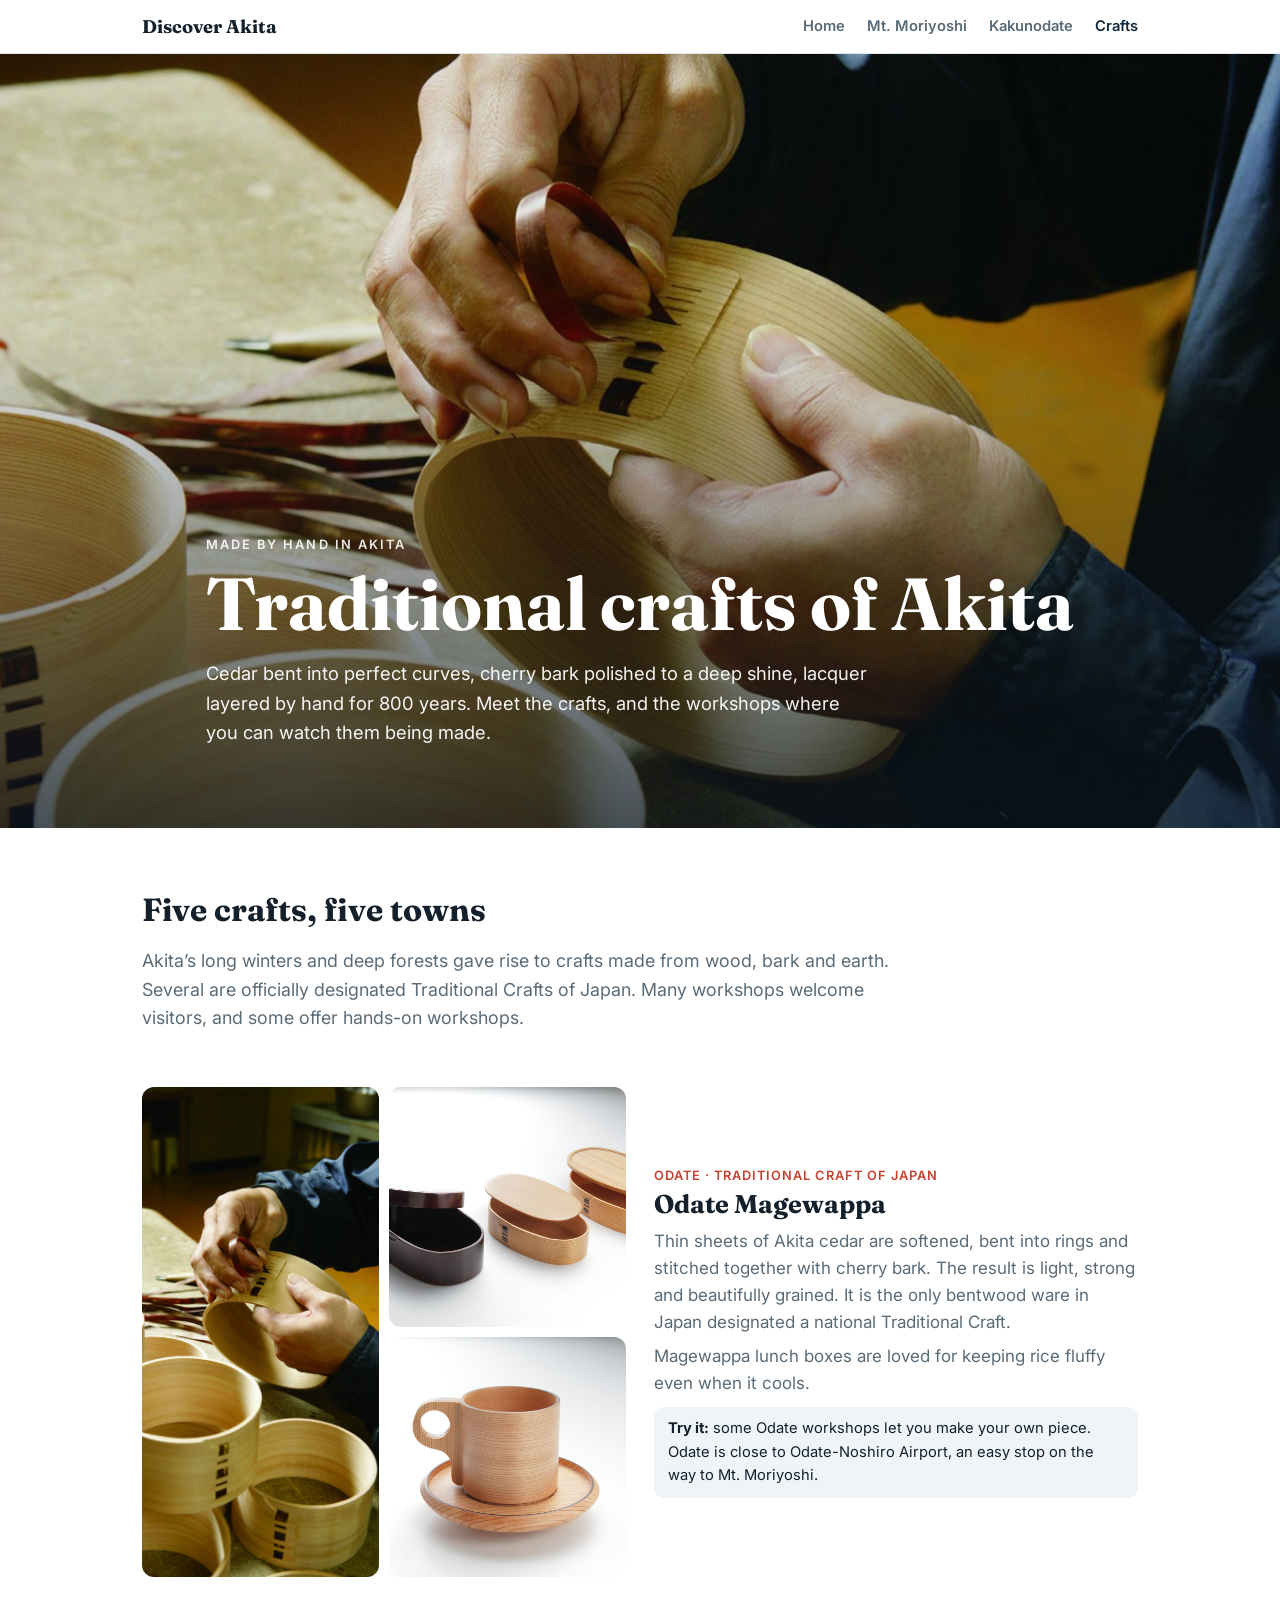
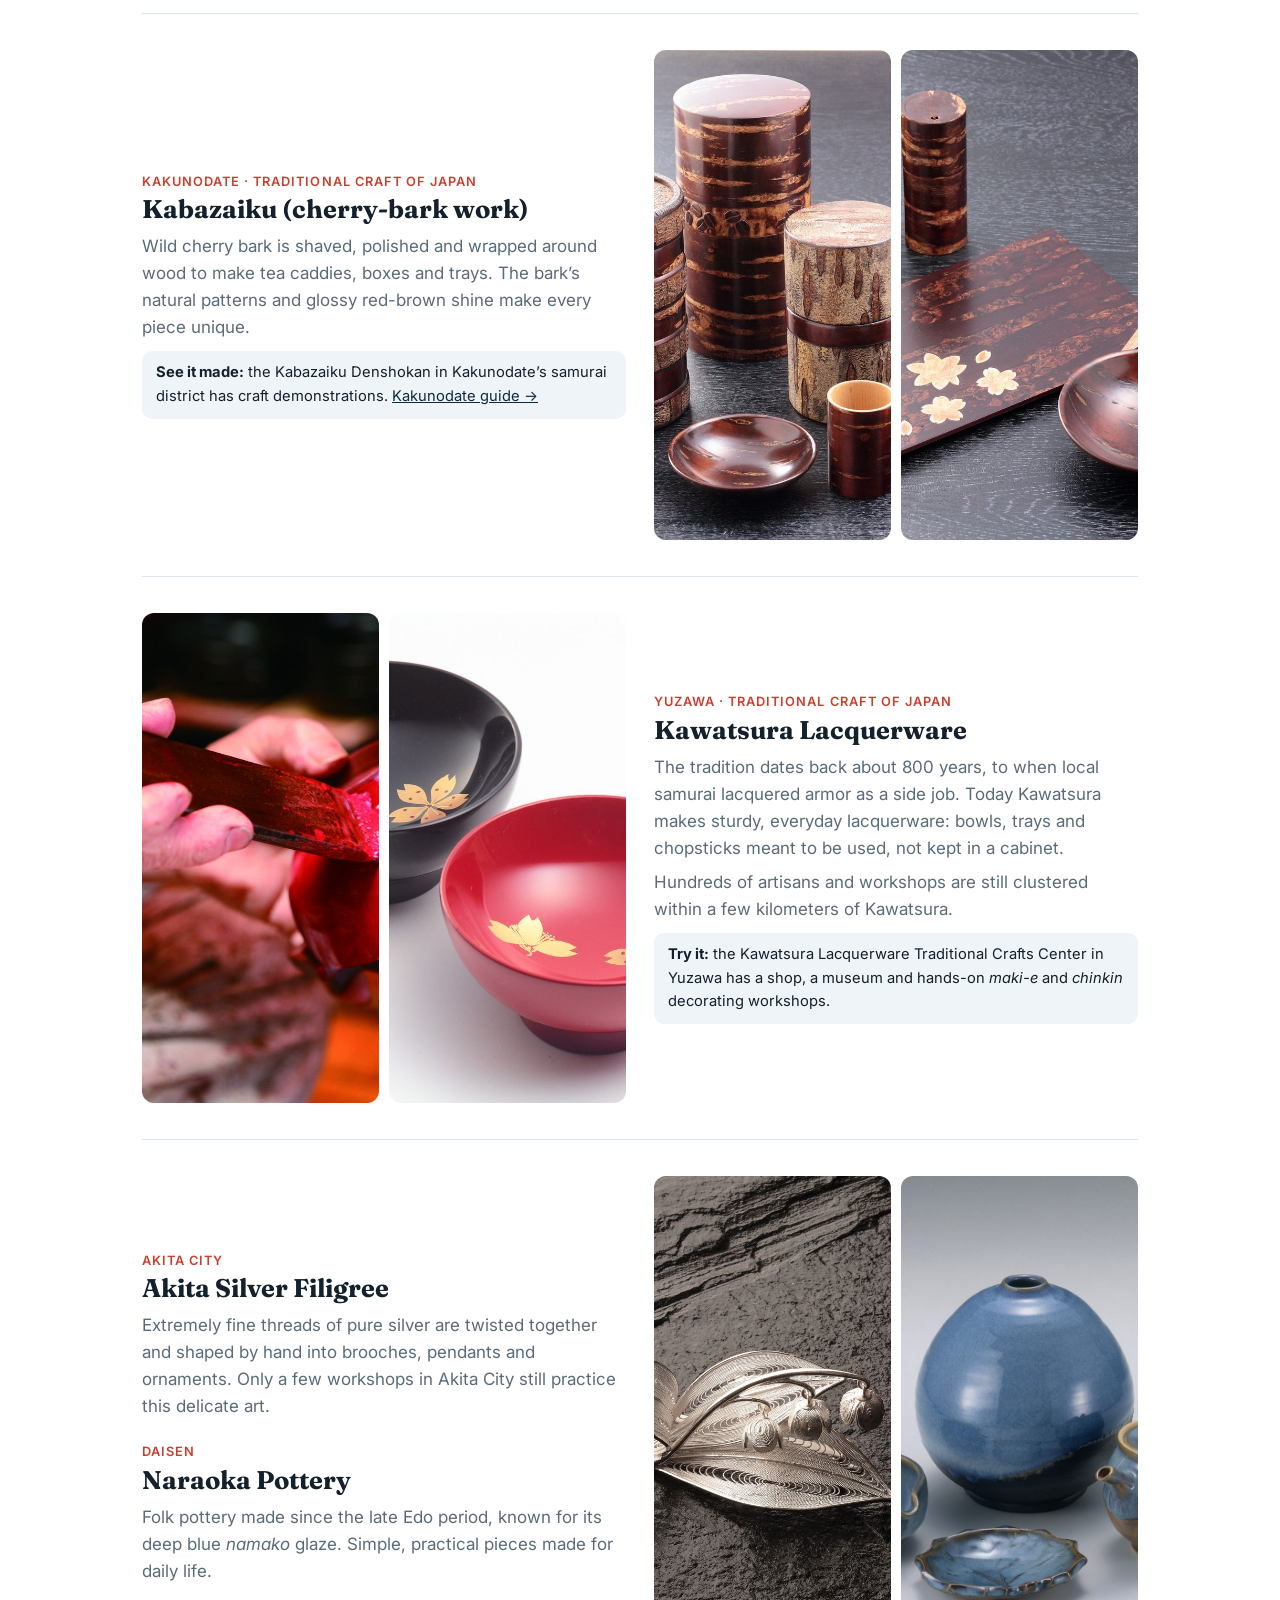
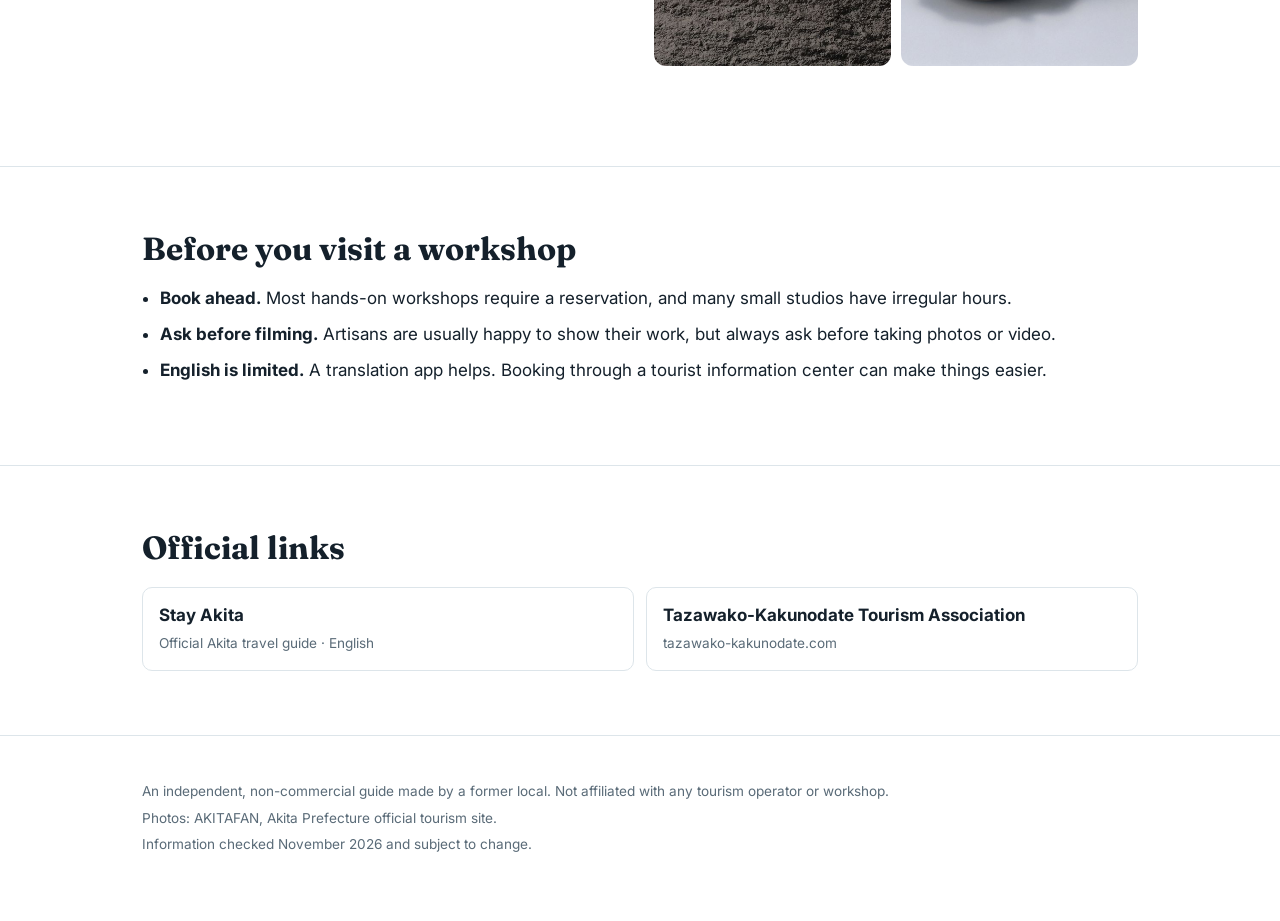
==== crafts.html @ e15b4a33 "Add traditional crafts page and link it from the site Co-Authored-By: Claude Opus 5.5 <noreply@anthr" ====
<!DOCTYPE html>
<html lang="en">
<head>
<meta charset="utf-8">
<meta name="viewport" content="width=device-width, initial-scale=1">
<title>Traditional Crafts of Akita — Discover Akita</title>
<meta name="description" content="Akita's traditional crafts: Odate bentwood boxes, Kakunodate cherry-bark work, Kawatsura lacquerware, Akita silver filigree and Naraoka pottery, and where to see them made.">
<link href="https://fonts.googleapis.com/css2?family=Fraunces:opsz,wght@9..144,500;9..144,700&family=Inter:wght@400;500;600&display=swap" rel="stylesheet">
<link rel="stylesheet" href="style.css">
</head>
<body>

<div class="site-bar"><div class="wrap">
  <a class="brand" href="index.html">Discover Akita</a>
  <a class="nav" href="index.html">Home</a>
  <a class="nav" href="moriyoshi.html">Mt. Moriyoshi</a>
  <a class="nav" href="kakunodate.html">Kakunodate</a>
  <a class="nav on" href="crafts.html">Crafts</a>
</div></div>

<header class="hero" style="background-image:url('img/c_wappa_hands.jpg');background-position:center 40%">
  <div class="wrap">
    <div class="kicker">Made by hand in Akita</div>
    <h1>Traditional crafts of Akita</h1>
    <p>Cedar bent into perfect curves, cherry bark polished to a deep shine, lacquer layered by hand for 800 years. Meet the crafts, and the workshops where you can watch them being made.</p>
  </div>
</header>

<main>
<section><div class="wrap">
  <h2>Five crafts, five towns</h2>
  <p class="lead">Akita’s long winters and deep forests gave rise to crafts made from wood, bark and earth. Several are officially designated Traditional Crafts of Japan. Many workshops welcome visitors, and some offer hands-on workshops.</p>

  <div class="craft">
    <div class="pics">
      <img class="tall" src="img/c_wappa_hands.jpg" alt="An artisan stitching a bentwood ring with strips of cherry bark">
      <img src="img/c_wappa2.jpg" alt="Three oval bentwood lunch boxes, one lacquered and two natural cedar">
      <img src="img/c_wappa_cup.jpg" alt="A bentwood cedar cup and saucer">
    </div>
    <div>
      <div class="where">Odate · Traditional Craft of Japan</div>
      <h3>Odate Magewappa</h3>
      <p>Thin sheets of Akita cedar are softened, bent into rings and stitched together with cherry bark. The result is light, strong and beautifully grained. It is the only bentwood ware in Japan designated a national Traditional Craft.</p>
      <p>Magewappa lunch boxes are loved for keeping rice fluffy even when it cools.</p>
      <div class="try"><b>Try it:</b> some Odate workshops let you make your own piece. Odate is close to Odate-Noshiro Airport, an easy stop on the way to Mt. Moriyoshi.</div>
    </div>
  </div>

  <div class="craft rev">
    <div class="pics">
      <img class="tall" src="img/c_kaba.jpg" alt="Cherry-bark tea caddies and cups in various finishes">
      <img class="tall" src="img/c_kaba2.jpg" alt="A cherry-bark tray inlaid with blossom shapes">
    </div>
    <div>
      <div class="where">Kakunodate · Traditional Craft of Japan</div>
      <h3>Kabazaiku (cherry-bark work)</h3>
      <p>Wild cherry bark is shaved, polished and wrapped around wood to make tea caddies, boxes and trays. The bark’s natural patterns and glossy red-brown shine make every piece unique.</p>
      <div class="try"><b>See it made:</b> the Kabazaiku Denshokan in Kakunodate’s samurai district has craft demonstrations. <a href="kakunodate.html#residences">Kakunodate guide →</a></div>
    </div>
  </div>

  <div class="craft">
    <div class="pics">
      <img class="tall" src="img/c_lacquer_hands.jpg" alt="An artisan applying red lacquer to a bowl with a spatula">
      <img class="tall" src="img/c_lacquer.jpg" alt="Black and red lacquer bowls with gold cherry blossoms">
    </div>
    <div>
      <div class="where">Yuzawa · Traditional Craft of Japan</div>
      <h3>Kawatsura Lacquerware</h3>
      <p>The tradition dates back about 800 years, to when local samurai lacquered armor as a side job. Today Kawatsura makes sturdy, everyday lacquerware: bowls, trays and chopsticks meant to be used, not kept in a cabinet.</p>
      <p>Hundreds of artisans and workshops are still clustered within a few kilometers of Kawatsura.</p>
      <div class="try"><b>Try it:</b> the Kawatsura Lacquerware Traditional Crafts Center in Yuzawa has a shop, a museum and hands-on <i>maki-e</i> and <i>chinkin</i> decorating workshops.</div>
    </div>
  </div>

  <div class="craft rev">
    <div class="pics">
      <img class="tall" src="img/c_silver.jpg" alt="A silver filigree brooch shaped like lily-of-the-valley">
      <img class="tall" src="img/c_naraoka.jpg" alt="Naraoka pottery vase, teapot and bowls in deep blue glaze">
    </div>
    <div>
      <div class="where">Akita City</div>
      <h3>Akita Silver Filigree</h3>
      <p>Extremely fine threads of pure silver are twisted together and shaped by hand into brooches, pendants and ornaments. Only a few workshops in Akita City still practice this delicate art.</p>
      <div class="where" style="margin-top:22px">Daisen</div>
      <h3>Naraoka Pottery</h3>
      <p>Folk pottery made since the late Edo period, known for its deep blue <i>namako</i> glaze. Simple, practical pieces made for daily life.</p>
    </div>
  </div>
</div></section>

<section><div class="wrap">
  <h2>Before you visit a workshop</h2>
  <ul class="tips">
    <li><b>Book ahead.</b> Most hands-on workshops require a reservation, and many small studios have irregular hours.</li>
    <li><b>Ask before filming.</b> Artisans are usually happy to show their work, but always ask before taking photos or video.</li>
    <li><b>English is limited.</b> A translation app helps. Booking through a tourist information center can make things easier.</li>
  </ul>
</div></section>

<section id="links"><div class="wrap">
  <h2>Official links</h2>
  <div class="links">
    <a href="https://stayakita.com/"><b>Stay Akita</b><span>Official Akita travel guide · English</span></a>
    <a href="https://www.tazawako-kakunodate.com/"><b>Tazawako-Kakunodate Tourism Association</b><span>tazawako-kakunodate.com</span></a>
  </div>
</div></section>
</main>

<footer><div class="wrap">
  <p>An independent, non-commercial guide made by a former local. Not affiliated with any tourism operator or workshop.</p>
  <p>Photos: AKITAFAN, Akita Prefecture official tourism site.</p>
  <p>Information checked November 2026 and subject to change.</p>
</div></footer>
</body>
</html>
---- style.css ----
:root{--ink:#14202b;--muted:#5a6b78;--line:#dde5ea;--ice:#eef4f7;--deep:#0f2a3d;--accent:#c8402f;--gold:#d99a2b}
*{box-sizing:border-box}
body{margin:0;font-family:Inter,system-ui,sans-serif;color:var(--ink);background:#fff;line-height:1.6;font-size:17px}
img{display:block;max-width:100%}
a{color:var(--deep)}
.wrap{max-width:1040px;margin:0 auto;padding:0 22px}
h1,h2,h3{font-family:Fraunces,Georgia,serif;line-height:1.15;margin:0}
h2{font-size:2rem;margin-bottom:.6rem}
h3{font-size:1.2rem;margin-bottom:.3rem}
.site-bar{position:sticky;top:0;z-index:10;background:rgba(255,255,255,.96);backdrop-filter:blur(6px);border-bottom:1px solid var(--line)}
.site-bar .wrap{display:flex;align-items:center;gap:22px;padding-top:12px;padding-bottom:12px;overflow-x:auto;white-space:nowrap}
.site-bar .brand{font-family:Fraunces,Georgia,serif;font-weight:700;font-size:1.15rem;text-decoration:none;color:var(--ink);margin-right:auto}
.site-bar a.nav{text-decoration:none;font-weight:600;font-size:.92rem;color:var(--muted)}
.site-bar a.nav:hover,.site-bar a.nav.on{color:var(--deep)}
.soon{font-size:.72rem;font-weight:600;color:var(--gold);margin-left:4px}
.hero{position:relative;min-height:86vh;display:flex;align-items:flex-end;color:#fff;background:#223 center/cover no-repeat}
.hero::after{content:"";position:absolute;inset:0;background:linear-gradient(180deg,rgba(10,20,30,.1) 35%,rgba(10,20,30,.75))}
.hero .wrap{position:relative;z-index:1;padding-bottom:9vh}
.kicker{text-transform:uppercase;letter-spacing:.16em;font-size:.8rem;font-weight:600;opacity:.9}
.hero h1{font-size:clamp(2.4rem,7vw,4.6rem);margin:.4rem 0 .8rem}
.hero p{font-size:1.15rem;max-width:36em;margin:0;opacity:.95}
section{padding:64px 0;border-bottom:1px solid var(--line)}
.lead{font-size:1.12rem;color:var(--muted);max-width:42em}
.seasons{display:grid;grid-template-columns:repeat(auto-fit,minmax(220px,1fr));gap:16px;margin-top:28px}
.card{position:relative;display:block;border-radius:14px;overflow:hidden;aspect-ratio:3/4;color:#fff;text-decoration:none;background:#223 center/cover no-repeat}
.card::after{content:"";position:absolute;inset:0;background:linear-gradient(180deg,rgba(0,0,0,0) 30%,rgba(0,0,0,.55) 60%,rgba(0,0,0,.85))}
.card .txt{position:absolute;left:18px;right:18px;bottom:18px;z-index:1}
.card .season{font-size:.78rem;font-weight:600;letter-spacing:.14em;text-transform:uppercase;opacity:.9}
.card h3{font-size:1.45rem;margin:.2rem 0 .3rem;color:#fff}
.card p{margin:0;font-size:.92rem;opacity:.92;line-height:1.45}
.card .tag{display:inline-block;margin-top:10px;font-size:.78rem;font-weight:600;background:rgba(255,255,255,.2);padding:3px 10px;border-radius:99px}
.places{display:grid;gap:18px;margin-top:28px}
.place{display:grid;grid-template-columns:1.1fr 1fr;gap:0;border:1px solid var(--line);border-radius:14px;overflow:hidden;text-decoration:none;color:var(--ink)}
.place img{width:100%;height:100%;min-height:240px;object-fit:cover}
.place .body{padding:24px 26px}
.place .tag{font-size:.78rem;font-weight:600;color:var(--accent);text-transform:uppercase;letter-spacing:.08em}
.place p{color:var(--muted);margin:.4rem 0 .8rem}
.place .more{font-weight:600;color:var(--deep)}
.facts{display:grid;grid-template-columns:repeat(auto-fit,minmax(200px,1fr));gap:14px;margin-top:28px}
.fact{background:var(--ice);border-radius:12px;padding:16px 18px}
.fact b{display:block;font-size:.78rem;text-transform:uppercase;letter-spacing:.1em;color:var(--muted);margin-bottom:4px}
.fact span{font-weight:600;font-size:1.05rem}
.note{font-size:.88rem;color:var(--muted)}
.callout{border-left:4px solid var(--gold);background:#fdf7ec;padding:14px 18px;border-radius:0 10px 10px 0;margin-top:22px}
.callout p{margin:.2rem 0}
footer{padding:40px 0 60px;font-size:.85rem;color:var(--muted)}
footer p{margin:.3rem 0}
@media(max-width:700px){.place{grid-template-columns:1fr}.place img{min-height:200px}h2{font-size:1.7rem}section{padding:48px 0}}
nav.jump{position:sticky;top:0;z-index:5;background:rgba(255,255,255,.95);border-bottom:1px solid var(--line)}
.duo{display:grid;grid-template-columns:1fr 1fr;gap:14px;margin-top:26px}
.duo img,.wide{border-radius:12px;width:100%;height:100%;object-fit:cover}
.wide{margin-top:26px;max-height:420px}
.stays{display:grid;gap:16px;margin-top:24px}
.stay{border:1px solid var(--line);border-radius:12px;padding:18px 20px}
.stay .tag{font-size:.78rem;font-weight:600;color:var(--accent);text-transform:uppercase;letter-spacing:.08em}
.stay p{margin:.35rem 0 0;color:var(--muted)}
ul.tips{padding-left:1.1rem}
ul.tips li{margin-bottom:.55rem}
.links{display:grid;grid-template-columns:repeat(auto-fit,minmax(240px,1fr));gap:12px;margin-top:20px}
.links a{display:block;border:1px solid var(--line);border-radius:10px;padding:14px 16px;text-decoration:none}
.links a b{display:block;color:var(--ink)}
.links a span{font-size:.85rem;color:var(--muted)}
.cap{font-size:.85rem;color:var(--muted);margin-top:6px}
@media(max-width:600px){.duo{grid-template-columns:1fr}}
.craft{display:grid;grid-template-columns:1fr 1fr;gap:28px;align-items:center;padding:36px 0;border-top:1px solid var(--line)}
.craft:first-of-type{border-top:0}
.craft.rev .pics{order:2}
.craft .pics{display:grid;grid-template-columns:1fr 1fr;gap:10px}
.craft .pics img{border-radius:12px;width:100%;height:240px;object-fit:cover}
.craft .pics img.tall{grid-row:span 2;height:490px}
.craft .where{font-size:.8rem;font-weight:600;color:var(--accent);text-transform:uppercase;letter-spacing:.08em}
.craft h3{font-size:1.6rem;margin:.2rem 0 .5rem}
.craft p{color:var(--muted);margin:.4rem 0}
.craft .try{margin-top:10px;font-size:.92rem;background:var(--ice);border-radius:10px;padding:10px 14px}
@media(max-width:760px){.craft{grid-template-columns:1fr}.craft.rev .pics{order:0}.craft .pics img.tall{height:300px}}
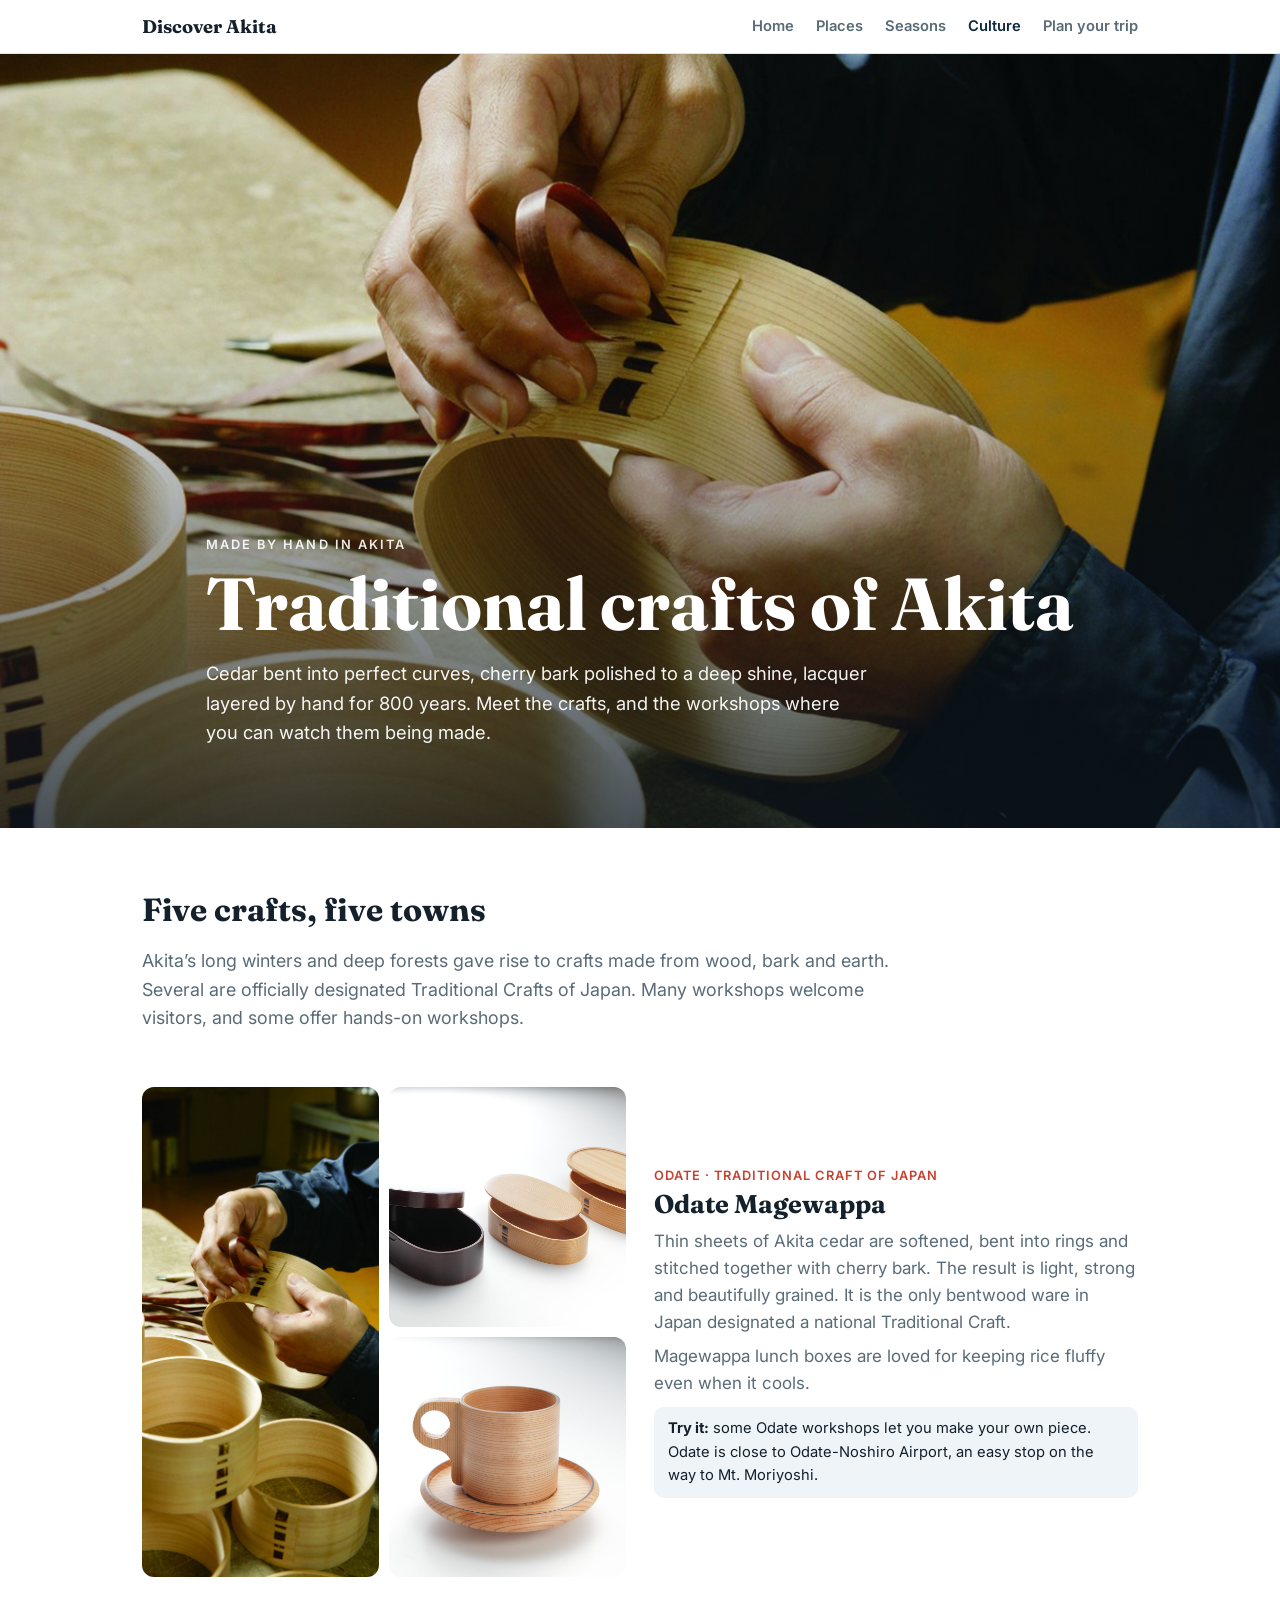
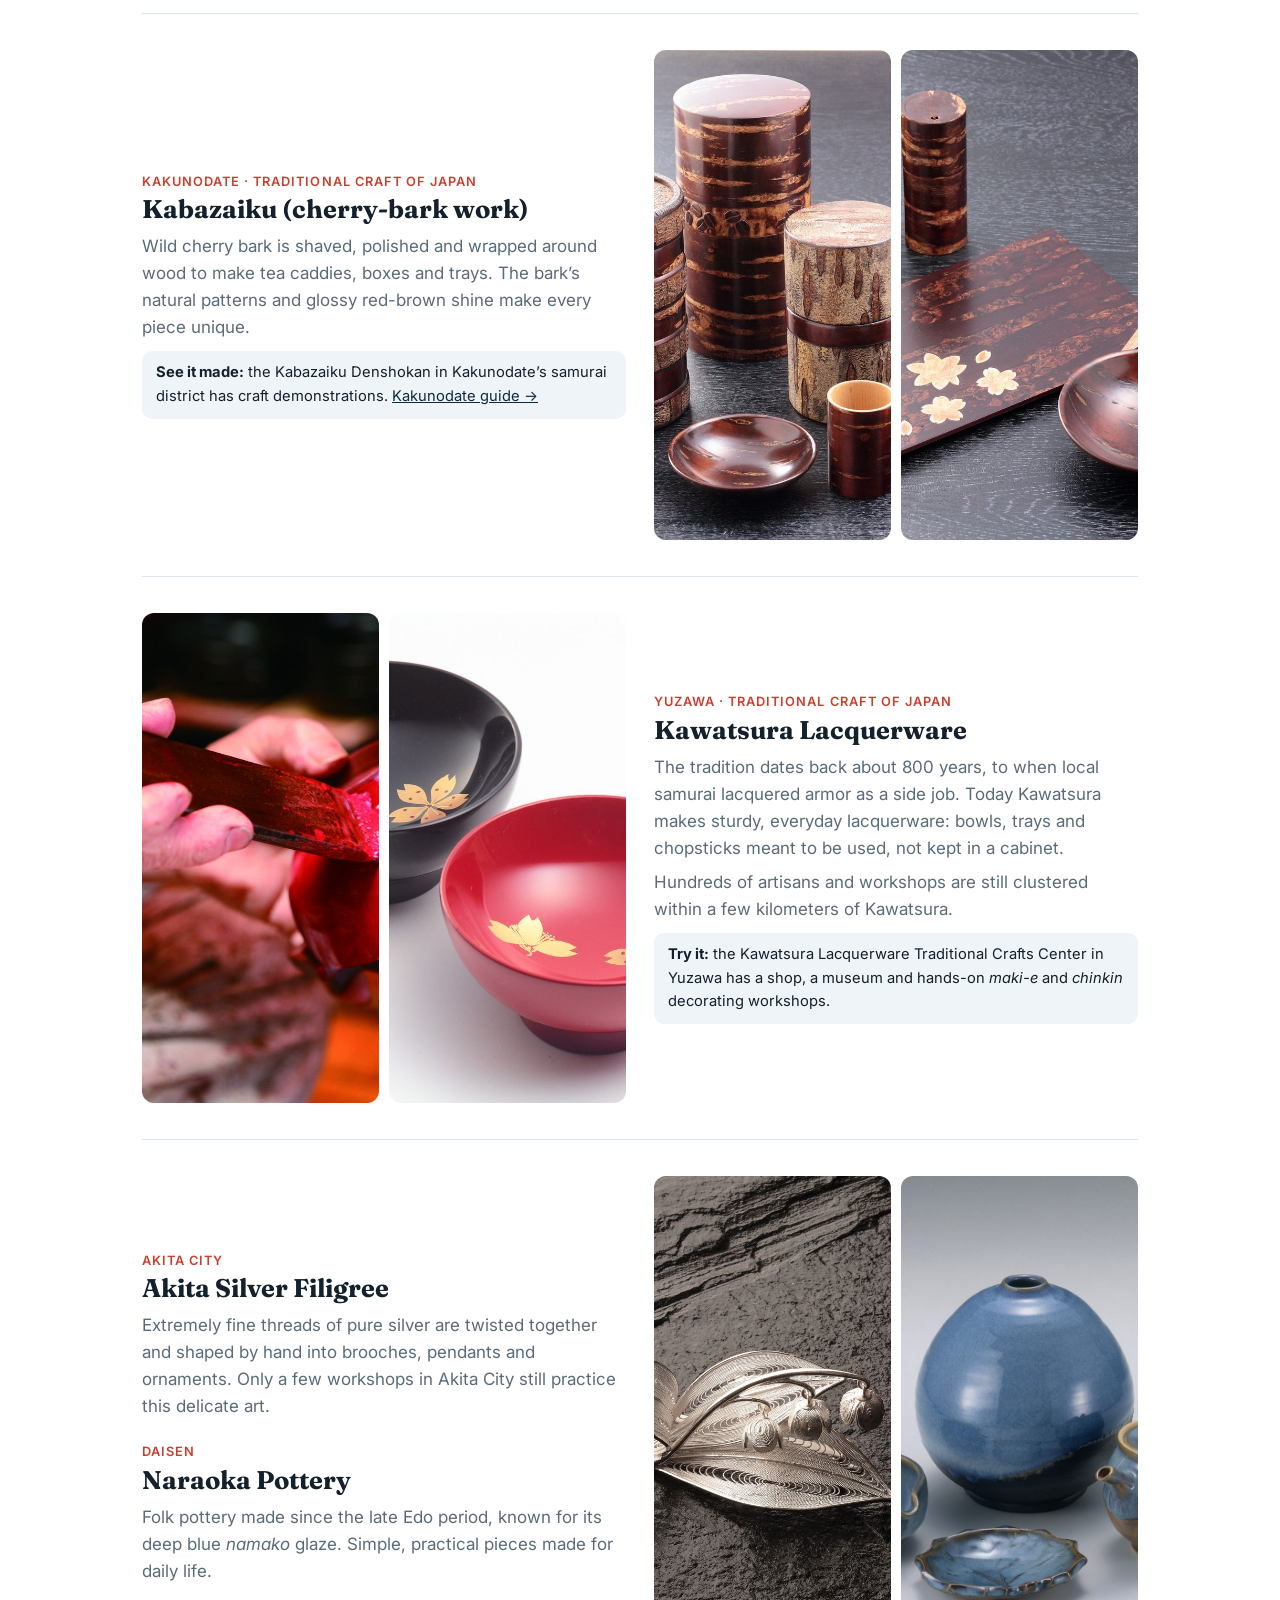
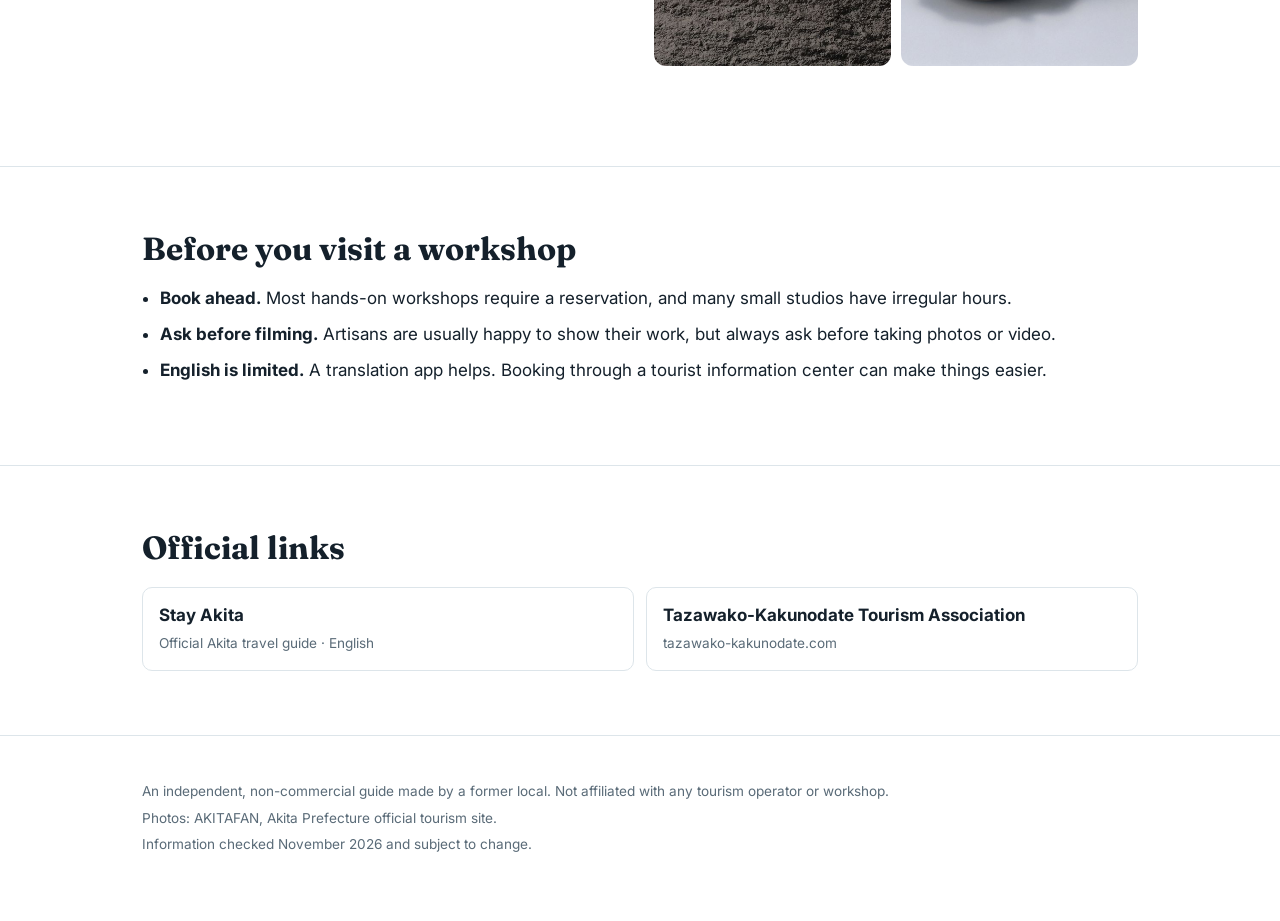
==== commit 6566b50a: "Restructure site nav and add a Plan your trip page Reorganize the top nav into Places / Seasons / Cu" ====
--- a/crafts.html
+++ b/crafts.html
@@ -13,9 +13,10 @@
 <div class="site-bar"><div class="wrap">
   <a class="brand" href="index.html">Discover Akita</a>
   <a class="nav" href="index.html">Home</a>
-  <a class="nav" href="moriyoshi.html">Mt. Moriyoshi</a>
-  <a class="nav" href="kakunodate.html">Kakunodate</a>
-  <a class="nav on" href="crafts.html">Crafts</a>
+  <a class="nav" href="index.html#places">Places</a>
+  <a class="nav" href="index.html#seasons">Seasons</a>
+  <a class="nav on" href="crafts.html">Culture</a>
+  <a class="nav" href="plan.html">Plan your trip</a>
 </div></div>
 
 <header class="hero" style="background-image:url('img/c_wappa_hands.jpg');background-position:center 40%">
--- a/style.css
+++ b/style.css
@@ -46,7 +46,10 @@
 footer{padding:40px 0 60px;font-size:.85rem;color:var(--muted)}
 footer p{margin:.3rem 0}
 @media(max-width:700px){.place{grid-template-columns:1fr}.place img{min-height:200px}h2{font-size:1.7rem}section{padding:48px 0}}
-nav.jump{position:sticky;top:0;z-index:5;background:rgba(255,255,255,.95);border-bottom:1px solid var(--line)}
+nav.jump{position:sticky;top:0;z-index:5;background:rgba(255,255,255,.95);backdrop-filter:blur(6px);border-bottom:1px solid var(--line)}
+nav.jump .wrap{display:flex;gap:18px;overflow-x:auto;padding-top:12px;padding-bottom:12px;white-space:nowrap}
+nav.jump a{text-decoration:none;font-weight:600;font-size:.92rem;color:var(--muted)}
+nav.jump a:hover{color:var(--deep)}
 .duo{display:grid;grid-template-columns:1fr 1fr;gap:14px;margin-top:26px}
 .duo img,.wide{border-radius:12px;width:100%;height:100%;object-fit:cover}
 .wide{margin-top:26px;max-height:420px}
@@ -62,6 +65,16 @@
 .links a span{font-size:.85rem;color:var(--muted)}
 .cap{font-size:.85rem;color:var(--muted);margin-top:6px}
 @media(max-width:600px){.duo{grid-template-columns:1fr}}
+table{width:100%;border-collapse:collapse;margin-top:14px;font-size:.95rem}
+th,td{text-align:left;padding:9px 10px;border-bottom:1px solid var(--line)}
+th{font-size:.78rem;text-transform:uppercase;letter-spacing:.08em;color:var(--muted)}
+.route{list-style:none;padding:0;margin:28px 0 0;position:relative}
+.route li{position:relative;padding:0 0 26px 44px}
+.route li::before{content:"";position:absolute;left:12px;top:30px;bottom:0;width:2px;background:var(--line)}
+.route li:last-child::before{display:none}
+.route .dot{position:absolute;left:0;top:2px;width:26px;height:26px;border-radius:50%;background:var(--deep);color:#fff;font-size:.8rem;font-weight:600;display:flex;align-items:center;justify-content:center}
+.route .leg{display:inline-block;font-size:.82rem;font-weight:600;color:var(--accent);margin-bottom:2px}
+.route p{margin:.2rem 0 0;color:var(--muted)}
 .craft{display:grid;grid-template-columns:1fr 1fr;gap:28px;align-items:center;padding:36px 0;border-top:1px solid var(--line)}
 .craft:first-of-type{border-top:0}
 .craft.rev .pics{order:2}
